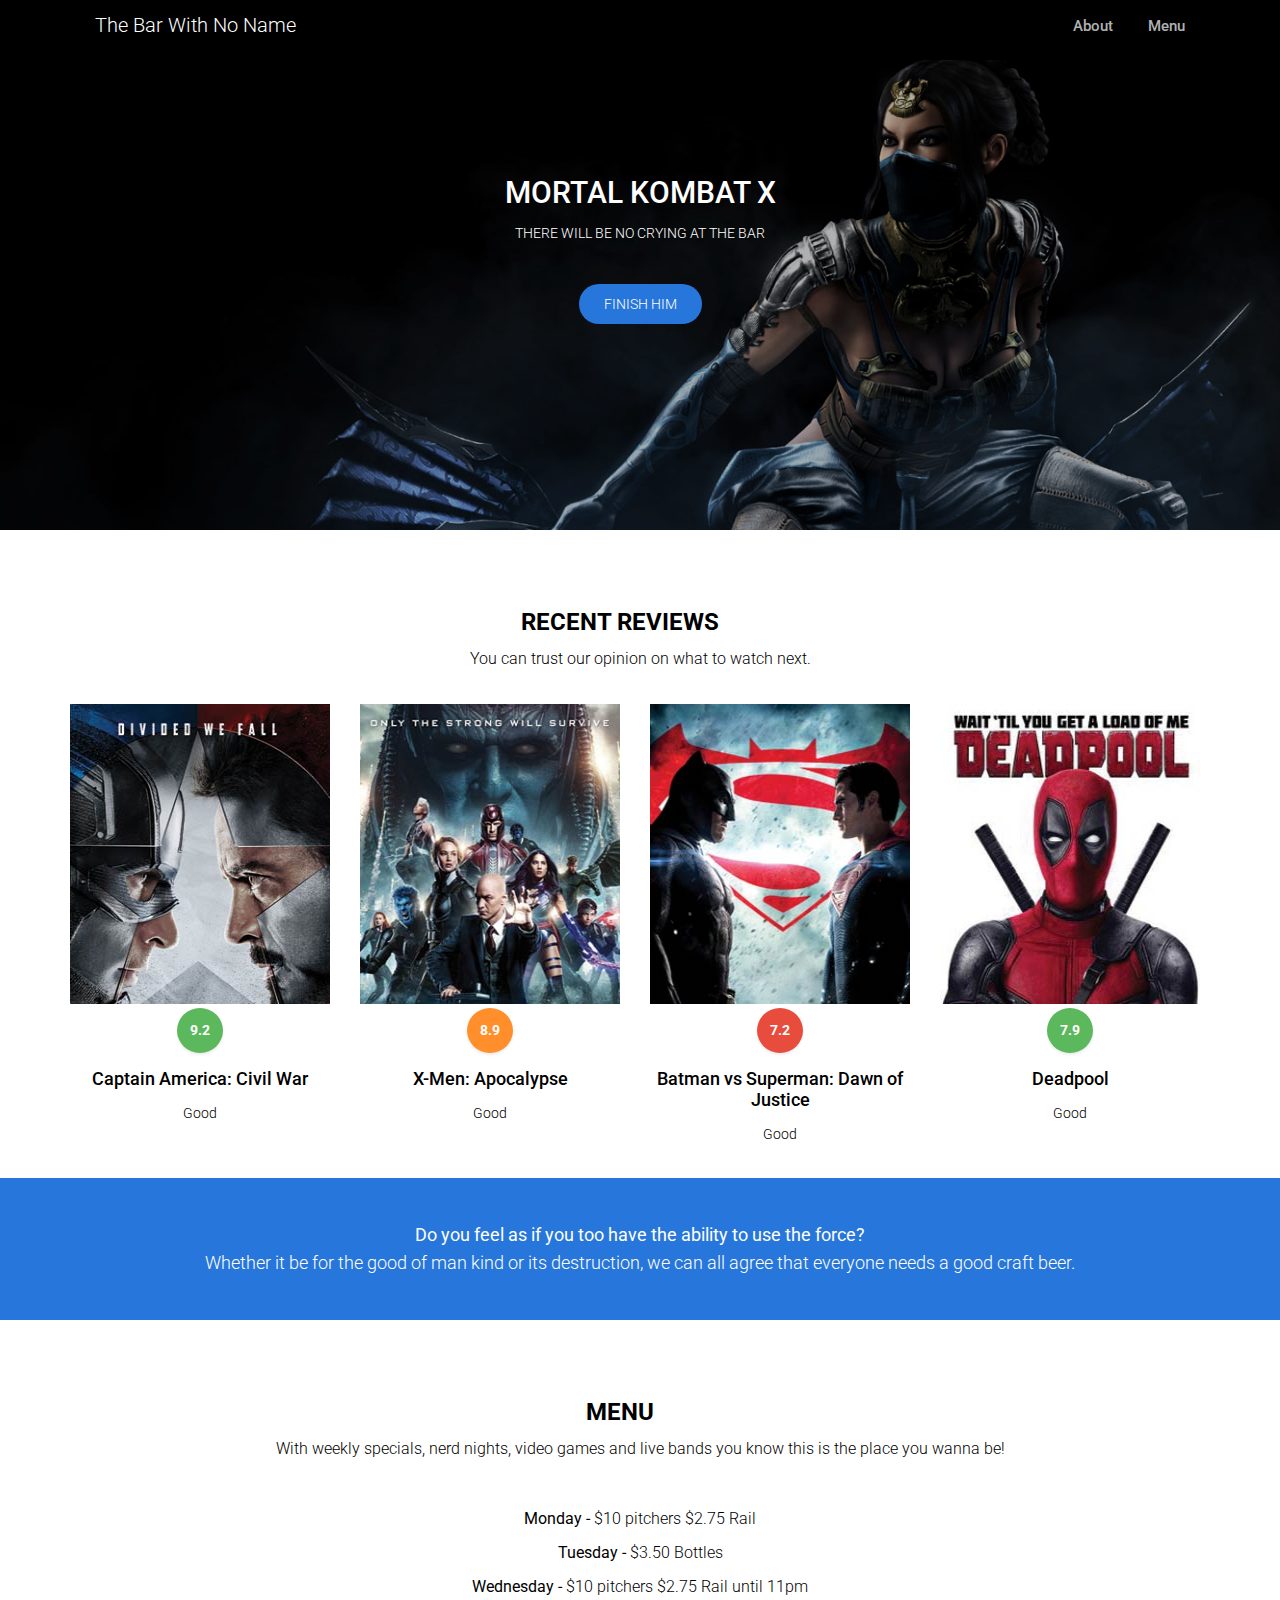
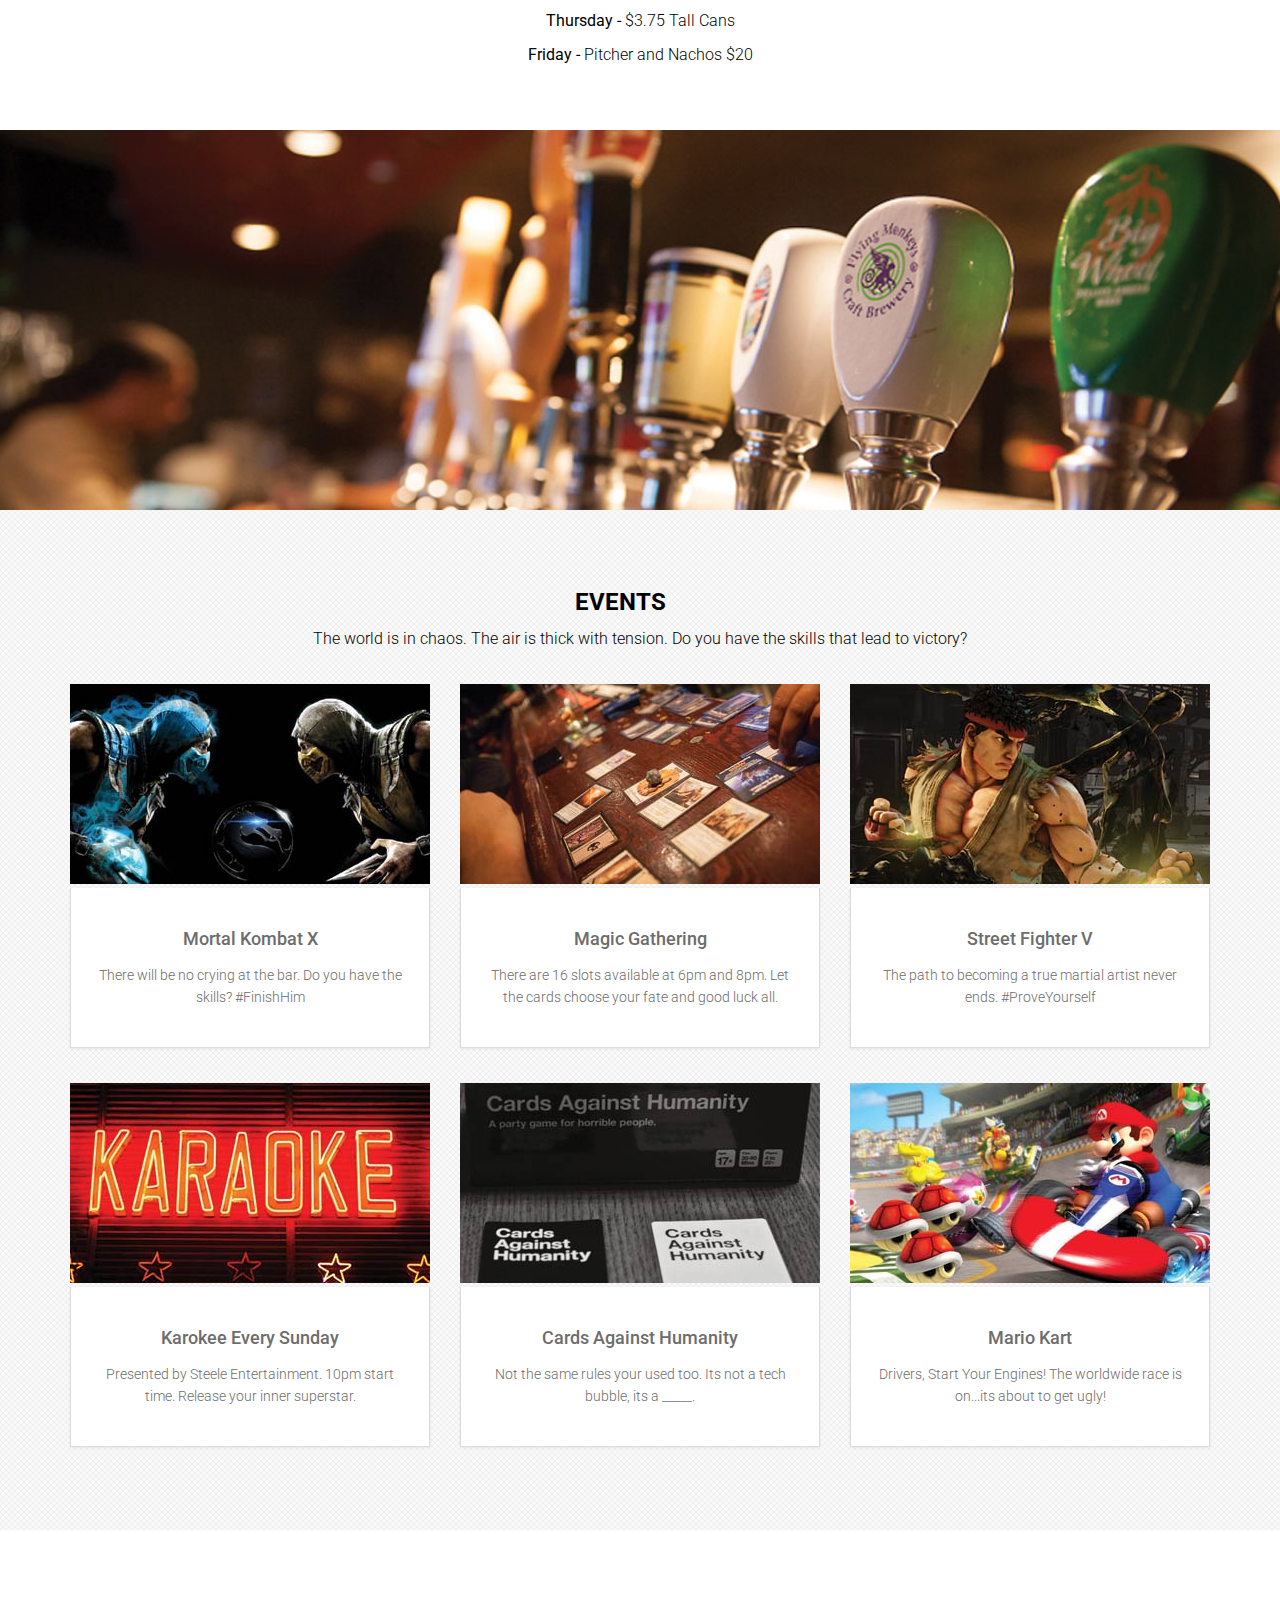
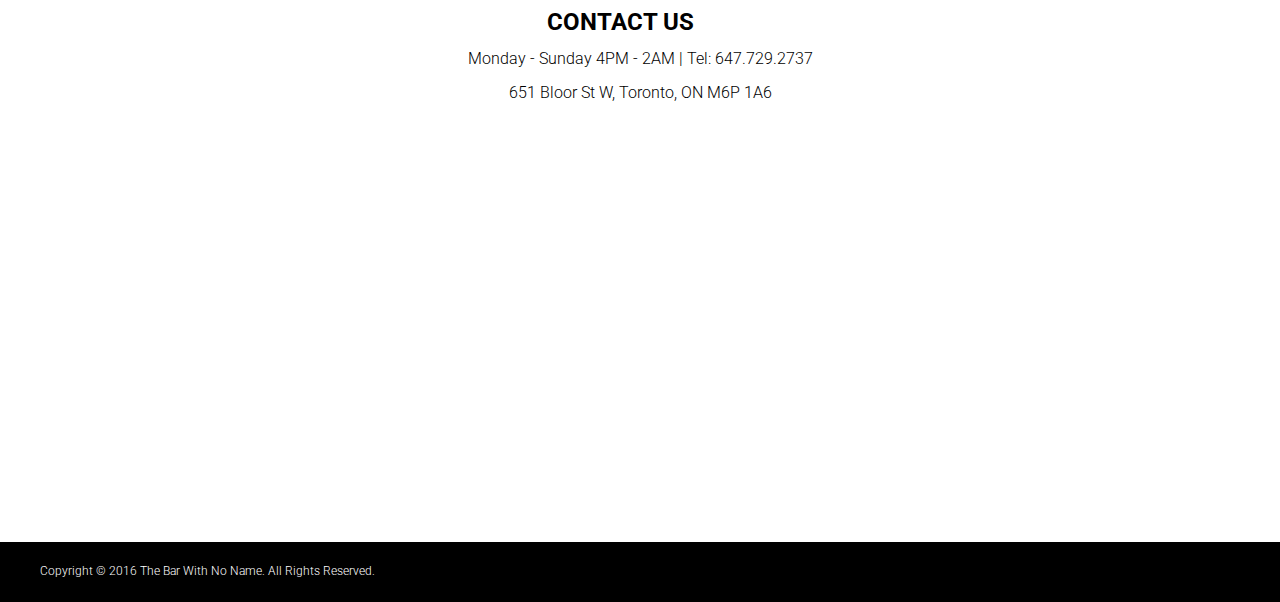
==== index.html @ 6f405d6c "initial commit" ====
<!DOCTYPE html>
<html>
<head>
  <meta charset="utf-8">
  <title>The Bar With No Name</title>
  <!-- Stylesheets -->
    <link href='https://necolas.github.io/normalize.css/4.1.1/normalize.css' rel='stylesheet' type='text/css'> <!-- normalize css -->
  <link type="text/css" href="style.css" rel="stylesheet"></link>
  <link href='https://fonts.googleapis.com/css?family=Roboto:400,300,500,700,900' rel='stylesheet' type='text/css'>
  <link href='https://fonts.googleapis.com/css?family=Bangers' rel='stylesheet' type='text/css'>
  <script src="https://ajax.googleapis.com/ajax/libs/jquery/1.12.2/jquery.min.js"></script><!-- Animate scroll -->
  <script>
$(document).ready(function(){
  // Add smooth scrolling to all links
  $("a").on('click', function(event) {

    // Make sure this.hash has a value before overriding default behavior
    if (this.hash !== "") {
      // Prevent default anchor click behavior
      event.preventDefault();

      // Store hash
      var hash = this.hash;

      // Using jQuery's animate() method to add smooth page scroll
      // The optional number (800) specifies the number of milliseconds it takes to scroll to the specified area
      $('html, body').animate({
        scrollTop: $(hash).offset().top
      }, 800, function(){

        // Add hash (#) to URL when done scrolling (default click behavior)
        window.location.hash = hash;
      });
    } // End if
  });
});
</script>
</head>

<body>
  <header>
  <nav>
  <div class="container">
    <div class="top-left">
      <h1><a href="index.html">The Bar With No Name</a></h1>
    </div>
    <div class="top-right">
      <ul>
        <li><a href="#">About</a></li>
        <li><a href="#">Menu</a></li>
      </ul>
    </div>
  </div>
</nav> <!-- end navbar -->
</header>

<section class="hero">
			<div class="hero-bg"></div>
			<div class="container">
				<div class="page-header">
					<div class="page-title">Mortal Kombat X</div>
          <p>There will be no crying at the bar</p>
            <a href="#events" class="btn btn-rounded">Finish Him</a>
				</div>
			</div>
		</section>

    <section>
      <div class="container">
    <div class="section">
    <h2 class="section-title">Recent Reviews</h2>
      <p>
        You can trust our opinion on what to watch next.
      </p>
    </div>
                <div class="review-wrapper">
                  <div class="item-sm">
                    <div class="review-list">
                  <div class="review-img-sm">
                    <img src="img/civilwar-review.jpg" alt="civial war">
                    <span class="label label-success">9.2</span>
                  </div>
                  <div class="caption">
                    <h4 class="item-title">Captain America: Civil War</h4>
                    <p>Good</p>
                  </div>
                </div>
              </div>
              <div class="item-sm">
                <div class="review-list">
              <div class="review-img-sm">
                <img src="img/xmen-review.jpg" alt="xmen">
                <span class="label label-warning">8.9</span>
              </div>
              <div class="caption">
                <h4 class="item-title">X-Men: Apocalypse</h4>
                <p>Good</p>
              </div>
            </div>
          </div>
          <div class="item-sm">
            <div class="review-list">
          <div class="review-img-sm">
            <img src="img/batman-review.jpg" alt="batman vs superman">
            <span class="label label-danger">7.2</span>
          </div>
          <div class="caption">
            <h4 class="item-title">Batman vs Superman: Dawn of Justice</h4>
            <p>Good</p>
          </div>
        </div>
      </div>
      <div class="item-sm">
        <div class="review-list">
      <div class="review-img-sm">
        <img src="img/deadpool-review.jpg" alt="deadpool">
        <span class="label label-success">7.9</span>
      </div>
      <div class="caption">
        <h4 class="item-title">Deadpool</h4>
        <p>Good</p>
      </div>
    </div>
    </div>
</div>
</div>
</section>
<div class="clearfix"></div>



<section class="color">
  <div class="container">
<p>
  <b>Do you feel as if you too have the ability to use the force?</b>
  <br />Whether it be for the good of man kind or its destruction, we can all agree that everyone needs a good craft beer.
</p>
</div>
</section>

<section>
  <div class="container">
<div class="section">
<h2 class="section-title">Menu</h2>
  <p>
    With weekly specials, nerd nights, video games and live bands you know this is the place you wanna be!
  </p>
</div>
<div class="menu-list">
      <p><b>Monday -</b> $10 pitchers $2.75 Rail</p>
      <p><b>Tuesday -</b> $3.50 Bottles</p>
      <p><b>Wednesday -</b> $10 pitchers $2.75 Rail until 11pm</p>
      <p><b>Thursday -</b> $3.75 Tall Cans</p>
      <p><b>Friday -</b> Pitcher and Nachos $20</p>
    </div>
</section>
<section class="about">
  <div class="container">
  </div>
</section>

<section class="pattern" id="events">
  <div class="container">
<div class="section">
<h2 class="section-title">Events</h2>
  <p>
    The world is in chaos. The air is thick with tension. Do you have the skills that lead to victory?
  </p>
</div>
						<div class="review-wrapper">
              <div class="item">
                <div class="review-list">
							<div class="review-img">
								<img src="img/mk-events.jpg" alt="mortal kombat">
							</div>
							<div class="caption">
								<h4 class="item-title">Mortal Kombat X</h4>
								<p>
                  There will be no crying at the bar. Do you have the skills? #FinishHim
                </p>
							</div>
						</div>
          </div>
          <div class="item">
            <div class="review-list">
          <div class="review-img">
            <img src="img/mg-events.jpg" alt="magic">
          </div>
          <div class="caption">
            <h4 class="item-title">Magic Gathering</h4>
            <p>
              There are 16 slots available at 6pm and 8pm. Let the cards choose your fate and good luck all.
            </p>
          </div>
        </div>
      </div>
      <div class="item">
        <div class="review-list">
      <div class="review-img">
        <img src="img/sf-events.jpg" alt="street fighter">
      </div>
      <div class="caption">
        <h4 class="item-title">Street Fighter V</h4>
        <p>The path to becoming a true martial artist never ends. #ProveYourself</p>
      </div>
    </div>
  </div>
  <div class="item">
    <div class="review-list">
  <div class="review-img">
    <img src="img/k-events.jpg" alt="karokee">
  </div>
  <div class="caption">
    <h4 class="item-title">Karokee Every Sunday</h4>
    <p>Presented by Steele Entertainment. 10pm start time. Release your inner superstar.</p>
  </div>
</div>
</div>
<div class="item">
  <div class="review-list">
<div class="review-img">
  <img src="img/coh-events.jpg" alt="cards of humanity">
</div>
<div class="caption">
  <h4 class="item-title">Cards Against Humanity</h4>
  <p>Not the same rules your used too. Its not a tech bubble, its a _____.</p>
</div>
</div>
</div>
<div class="item">
  <div class="review-list">
<div class="review-img">
  <img src="img/mariokart-events.jpg" alt="mario kart">
</div>
<div class="caption">
  <h4 class="item-title">Mario Kart</h4>
  <p>Drivers, Start Your Engines! The worldwide race is on...its about to get ugly! </p>
</div>
</div>
</div>
						</div>
          </div>
        </section>
        <div class="clearfix"></div>



<section>
    <div class="container">
  <div class="section">
  <h2 class="section-title">Contact Us</h2>
    <p>
      Monday - Sunday 4PM - 2AM | Tel: 647.729.2737
    </p>
    <p>651 Bloor St W, Toronto, ON M6P 1A6</p>
  </div>
  </div>
</section>
<iframe src="https://www.google.com/maps/embed?pb=!1m18!1m12!1m3!1d2886.660762111821!2d-79.45836368483391!3d43.65522587912116!2m3!1f0!2f0!3f0!3m2!1i1024!2i768!4f13.1!3m3!1m2!1s0x882b3430899bf465%3A0xd2fd4f2526a205e7!2s1651+Bloor+St+W%2C+Toronto%2C+ON+M6P+1A6!5e0!3m2!1sen!2sca!4v1464183318318" width="100%" height="350" frameborder="0" style="border:0" allowfullscreen></iframe>

<footer>
<p>Copyright © 2016 The Bar With No Name. All Rights Reserved.</p>
</footer>
</body>
</html>
---- style.css ----
/* GLOBAL STYLES */

html {
    scroll-behavior: smooth
}
body {
  font-family: 'Roboto', sans-serif;
  margin:0;
}
.clearfix {
  clear:both;
}

section {
  padding:20px 0 50px 0;
}
section.color {
  background: #2776dc;
  color: #fff;
  padding: 25px;
}
.section {
   text-align: center;
   padding: 20px 0;
}
.top-left {
  float:left;
}
.top-right {
  float:right;
  margin-right: 40px;
}


/* TYPOGRAPGHY */

p {
  font-size: 14px;
  font-weight:300;
  line-height: 18px;
}

h1 {
    color: #fff;
    font-size: 20px;
    padding-left: 40px;
    font-weight: 300;
}
h2 {
    color: #000;
    font-size: 30px;
    padding-right: 40px;
    margin:0;
    padding-top:40px;
}
h3 {
  text-transform:uppercase;
  border-bottom: solid 2px #0080ff;
  font-size:35px;
}

footer p {
  color:#fff;
  margin:0;
  font-weight:300;
  font-size:12px;
  padding: 20px 40px;
}

.section-title {
    font-size:24px;
    text-transform:uppercase;
    line-height:24px;
}
.section p {
    font-size: 16px;
    font-weight:300;
}

header {
  background:#000;
  width:100%;
  height:60px;
}

/* NAVIGATION STYLES */

nav {
  display:inline;
}
nav li {
    list-style: none;
    float: left;
    padding-left:35px;
}
nav ul li a {
    color: #B1B1B1;
    font-size: 15px;
    font-weight: 500;
    position: relative;
    list-style: none;
    text-decoration: none;
    display:inline;
}
nav ul li a.active, nav ul li a:hover, nav ul li a:focus, nav ul li a:active {
    color: #FFF;
}


/* BUTTONS */

.btn {
    border: none;
    border-radius: 4px;
    -webkit-border-radius: 4px;
    padding: 12px 25px;
    -webkit-transition: .25s;
    transition: .25s;
    color: #fff;
    text-transform: uppercase;
    background: #2776dc;
    font-size:14px;
    text-align: center;
    white-space: nowrap;
    font-weight:300;

}
.btn-rounded {
    border-radius: 30px;
    -webkit-border-radius: 30px;
}
a {
  text-decoration:none;
  color: #fff;
}

.hero .page-title .btn {
    padding: 17px 30px;
    text-transform: uppercase;
    margin-top: 50px;
}
a.btn:focus,
a.btn:active,
a.btn:hover
{
  background: #e74c3c;
}


.overlay {
    display: block;
    height: 100%;
    width: 100%;
    bottom: 0px;
    left: 0px;
    position: absolute;
    background: transparent linear-gradient(to bottom, transparent 0px, rgba(0, 0, 0, 0.75) 100%) repeat scroll 0% 0%;
    transition: background 0.25s linear 0s;
}
.post-title {
    display: block;
    width: 100%;
    margin-top: 40px;
}
section.about {
padding: 40px;
background-image: url(img/bwnn-contact.jpg);
background-repeat: no-repeat;
background-size:cover;
height:300px;
}
.about p {
  font-size:24px;
  color: #fff;
  margin-bottom:20px;
  line-height:1.6;
  font-weight:300;
  margin:0;
}
.container {
  width: 1170px;
  margin:auto;
}
footer {
  background: #000;
  height: 60px;
}
.col-third {
    width: 33.33%;
    float:left;
}
section.pattern {
  background-image: url(img/subtlenet2.png);
  background-repeat: repeat;
  background-color:rgba(39, 118, 220, 1);
  height:950px;
}
.item {
  width: 360px;
  float:left;
  padding-left: 15px;
  padding-right:15px;
}
.item-sm {
  width: 260px;
  float:left;
  padding-left: 15px;
  padding-right:15px;
}
.review-list {
  text-align: center;
  margin-bottom:35px;
}
.review-img {
    display: block;
}
.review-list .review-img img {
    width: 360px;
    height:200px;
    border-radius: 0;
    -webkit-border-radius: 0;
}
.review-list .review-img-sm img {
    width: 260px;
    height:300px;
    border-radius: 0;
    -webkit-border-radius: 0;
}

.review-list .label {
    left: 0;
    right: 0;
    margin: 0 auto;
    bottom: -20px;
    border-radius: 50%;
    width: 46px;
    height: 45px;
    line-height: 45px;
    padding: 0;
    text-align: center;
    box-shadow: 0 2px 3px 0 rgba(0,0,0,0.08);
    -webkit-box-shadow: 0 2px 3px 0 rgba(0,0,0,0.08);
    font-size: 14px;
    font-weight: bold;
}

.label {
    display: inline-block;
    padding: 7px;
    font-weight: 500;
    border-radius: 3px;
    text-shadow: none;
    border: 0;
    color:#fff;
    white-space: nowrap;
    vertical-align:baseline;
}
.label-success {
    background-color: #5cb85c;
}
.label-warning {
    background-color: #ff8e2b;
}
.label-danger {
    background-color: #e74c3c;
}
.item .caption {
    padding: 25px 20px;
    background: #FFF;
    border-width: 0 1px 1px 1px;
    border-style: solid;
    border-color: #dcdcdc;
    -webkit-box-shadow: 0 1px 3px 0 rgba(0,0,0,0.07);
    box-shadow: 0 1px 3px 0 rgba(0,0,0,0.07);
    -webkit-transition: .25s;
    transition: .25s;
    color: #6d6d6d;
    border-radius: 0;
    -webkit-border-radius: 0;
}
.item-title {
    margin-top: 15px;
    margin-bottom: 15px;
    font-size: 18px;
    font-weight: 500;
}
.item .caption p {
    font-size: 14px;
    font-weight:300;
    line-height:22px;
}
.hero {
      background-image: url(img/mk-hero-cassie.jpg);
}
.hero-bottom {
      background-image: url(img/bwnn-contact.jpg);
}
section.hero {
    height: 350px;
    position: relative;
    background-repeat: no-repeat;
    background-position: top center;
    background-size: cover;
    padding: 60px 0;
}
.page-header {
    border: 0;
    text-align: left;
    margin: 0 0 25px 0;
    font-size: 18px;
    font-weight: 700;
    text-transform: uppercase;
    color: rgba(0,0,0,0.7);
}
section .page-title {
    color: #fff;
    font-size: 30px;
    text-transform: uppercase;
    font-weight: 500;
    margin-top: 0;
}
section.hero .hero-bg {
    height: 100%;
    width: 100%;
    background: rgba(0,0,0,0.3);
    position: absolute;
    top: 0;
    z-index: 2;
}

section.hero>.container .page-header {
    vertical-align: middle;
    text-align: center;
    border: 0;
    margin-top: 9%;
}
section.hero p {
    color:#fff;
    margin-bottom:50px;
}
.color p {
 font-size:18px;
 text-align: center;
 line-height:28px;
}
.menu-list p {
  text-align: center;
  font-size:16px;
}

section.hero>.container {
    text-align: center;
    position: absolute;
    z-index: 3;
    top: 0;
    bottom: 0;
    height: 100%;
    width: 100%;
    left: 0;
    right: 0;
    margin: auto;
}
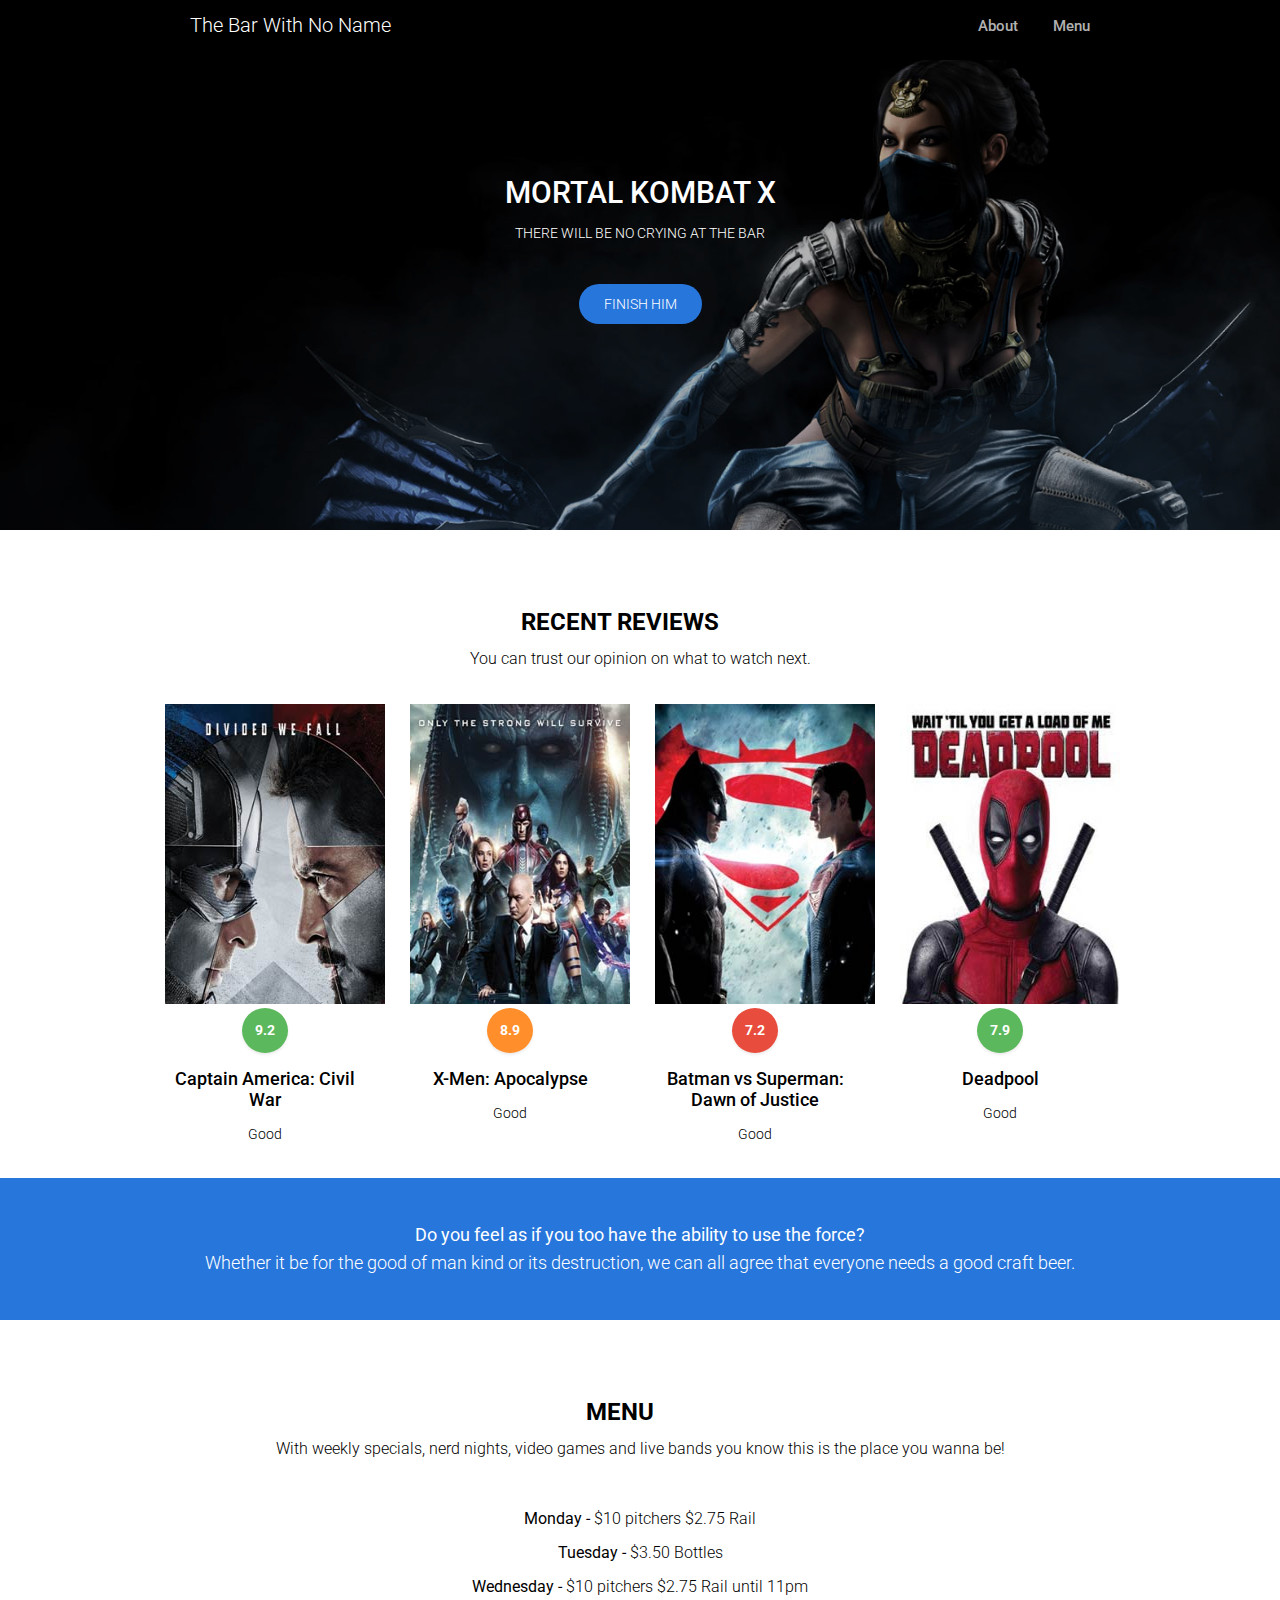
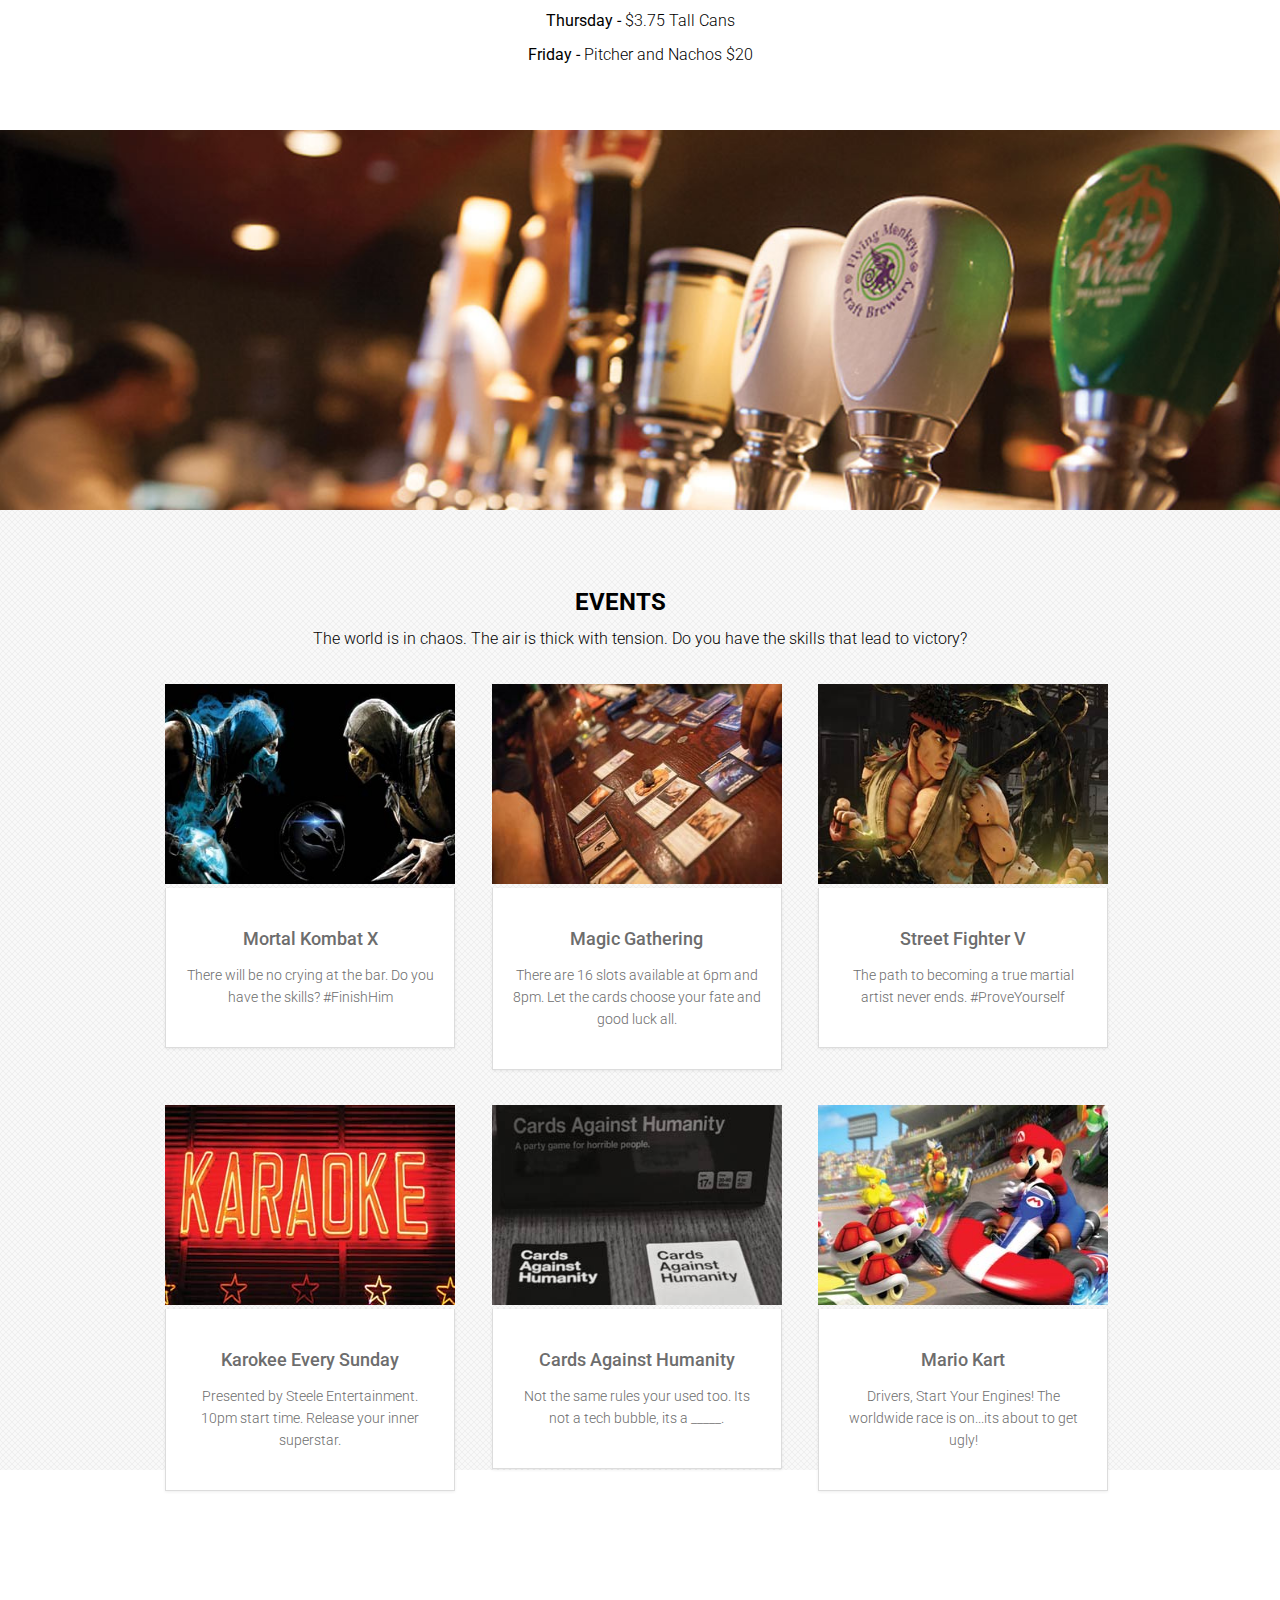
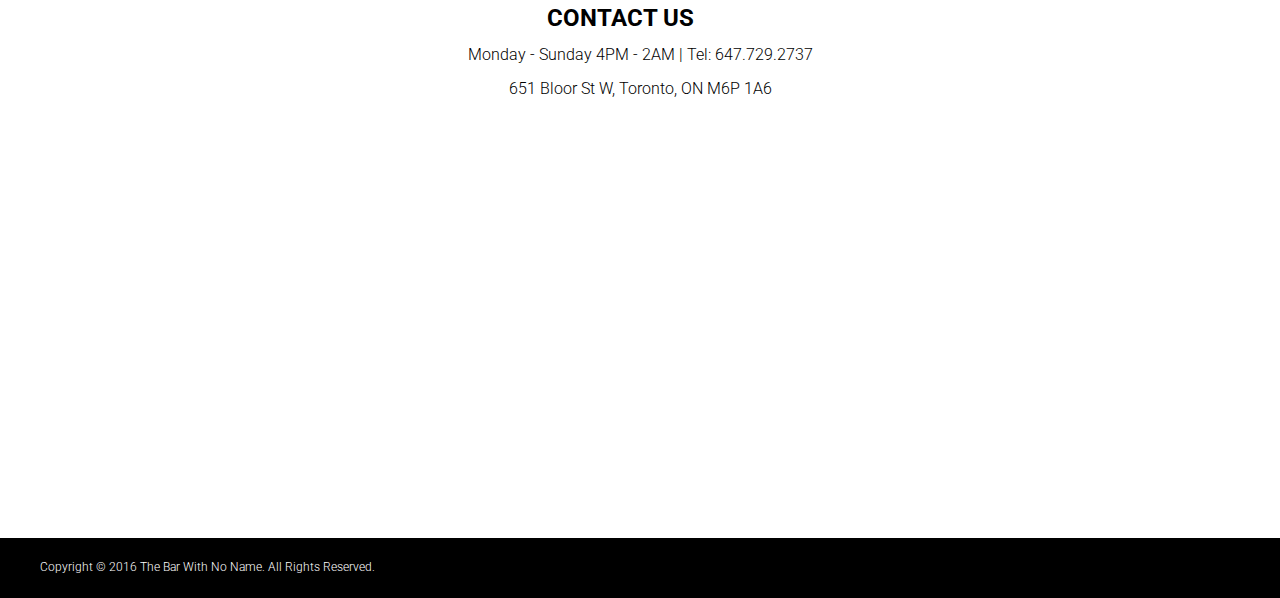
==== commit 370cf2ae: "adding columns" ====
--- a/index.html
+++ b/index.html
@@ -2,6 +2,7 @@
 <html>
 <head>
   <meta charset="utf-8">
+  <meta name="viewport" content="width=device-width, initial-scale=1">
   <title>The Bar With No Name</title>
   <!-- Stylesheets -->
     <link href='https://necolas.github.io/normalize.css/4.1.1/normalize.css' rel='stylesheet' type='text/css'> <!-- normalize css -->
@@ -73,7 +74,10 @@
         You can trust our opinion on what to watch next.
       </p>
     </div>
+                
                 <div class="review-wrapper">
+
+                  <div class="col-sm">
                   <div class="item-sm">
                     <div class="review-list">
                   <div class="review-img-sm">
@@ -86,6 +90,9 @@
                   </div>
                 </div>
               </div>
+              </div>
+
+              <div class="col-sm">
               <div class="item-sm">
                 <div class="review-list">
               <div class="review-img-sm">
@@ -98,6 +105,9 @@
               </div>
             </div>
           </div>
+          </div>
+
+          <div class="col-sm">
           <div class="item-sm">
             <div class="review-list">
           <div class="review-img-sm">
@@ -110,6 +120,9 @@
           </div>
         </div>
       </div>
+      </div>
+
+  <div class="col-sm">
       <div class="item-sm">
         <div class="review-list">
       <div class="review-img-sm">
@@ -120,6 +133,7 @@
         <h4 class="item-title">Deadpool</h4>
         <p>Good</p>
       </div>
+    </div>
     </div>
     </div>
 </div>
@@ -168,6 +182,7 @@
   </p>
 </div>
 						<div class="review-wrapper">
+              <div class="col-md"> 
               <div class="item">
                 <div class="review-list">
 							<div class="review-img">
@@ -181,6 +196,9 @@
 							</div>
 						</div>
           </div>
+          </div>
+
+          <div class="col-md"> 
           <div class="item">
             <div class="review-list">
           <div class="review-img">
@@ -194,6 +212,9 @@
           </div>
         </div>
       </div>
+      </div>
+
+       <div class="col-md"> 
       <div class="item">
         <div class="review-list">
       <div class="review-img">
@@ -205,6 +226,10 @@
       </div>
     </div>
   </div>
+  </div>
+  <div class="clearfix"></div>
+
+   <div class="col-md"> 
   <div class="item">
     <div class="review-list">
   <div class="review-img">
@@ -216,6 +241,9 @@
   </div>
 </div>
 </div>
+</div>
+
+ <div class="col-md"> 
 <div class="item">
   <div class="review-list">
 <div class="review-img">
@@ -227,6 +255,9 @@
 </div>
 </div>
 </div>
+</div>
+
+ <div class="col-md"> 
 <div class="item">
   <div class="review-list">
 <div class="review-img">
@@ -235,6 +266,7 @@
 <div class="caption">
   <h4 class="item-title">Mario Kart</h4>
   <p>Drivers, Start Your Engines! The worldwide race is on...its about to get ugly! </p>
+</div>
 </div>
 </div>
 </div>
--- a/style.css
+++ b/style.css
@@ -29,6 +29,18 @@
 .top-right {
   float:right;
   margin-right: 40px;
+}
+
+/* COLUMNS */
+
+.col-md {
+     width: 33.33333333%;
+}
+.col-sm {
+    width: 25%;
+}
+.container {
+    width:100%;
 }
 
 
@@ -49,9 +61,7 @@
 h2 {
     color: #000;
     font-size: 30px;
-    padding-right: 40px;
     margin:0;
-    padding-top:40px;
 }
 h3 {
   text-transform:uppercase;
@@ -75,6 +85,7 @@
 .section p {
     font-size: 16px;
     font-weight:300;
+    padding: 0 20px;
 }
 
 header {
@@ -167,7 +178,7 @@
 background-image: url(img/bwnn-contact.jpg);
 background-repeat: no-repeat;
 background-size:cover;
-height:300px;
+height:100px;
 }
 .about p {
   font-size:24px;
@@ -176,10 +187,6 @@
   line-height:1.6;
   font-weight:300;
   margin:0;
-}
-.container {
-  width: 1170px;
-  margin:auto;
 }
 footer {
   background: #000;
@@ -360,3 +367,80 @@
     right: 0;
     margin: auto;
 }
+@media screen and (min-width: 720px) {
+    .container {
+    width: 690px;
+    margin:auto;
+    }
+    .col-md {
+     width: 33.33333333%;
+     float:left;
+    }
+    .col-sm {
+    width: 25%;
+    float:left;
+    }
+    .review-list .review-img img {
+    width: 205px;
+    height: 150px;
+    border-radius: 0;
+    -webkit-border-radius: 0;
+    }
+    .item {
+    width: 205px;
+    float: left;
+    padding-left: 15px;
+    padding-right: 15px;
+    }
+    section.pattern {
+    background-image: url(img/subtlenet2.png);
+    background-repeat: repeat;
+    background-color: rgba(39, 118, 220, 1);
+    height: 890px;
+    }
+}
+@media screen and (min-width: 1024px) {
+    h2 {
+    color: #000;
+    font-size: 30px;
+    padding-right: 40px;
+    margin:0;
+    padding-top:40px;
+    }
+    .container {
+    width: 980px;
+    margin:auto;
+    }
+    .section p {
+    font-size: 16px;
+    font-weight:300;
+    }
+    section.about {
+    padding: 40px;
+    background-image: url(img/bwnn-contact.jpg);
+    background-repeat: no-repeat;
+    background-size: cover;
+    height: 300px;
+    }
+    .review-list .review-img img {
+    width: 290px;
+    height:200px;
+    border-radius: 0;
+    -webkit-border-radius: 0;
+    }
+    .item {
+    width: 290px;
+    }
+    .review-list .review-img-sm img {
+    width: 220px;
+    height: 300px;
+    border-radius: 0;
+    -webkit-border-radius: 0;
+    }
+    .item-sm {
+    width: 200px;
+    padding-left: 15px;
+    padding-right: 15px;
+    }
+}
+
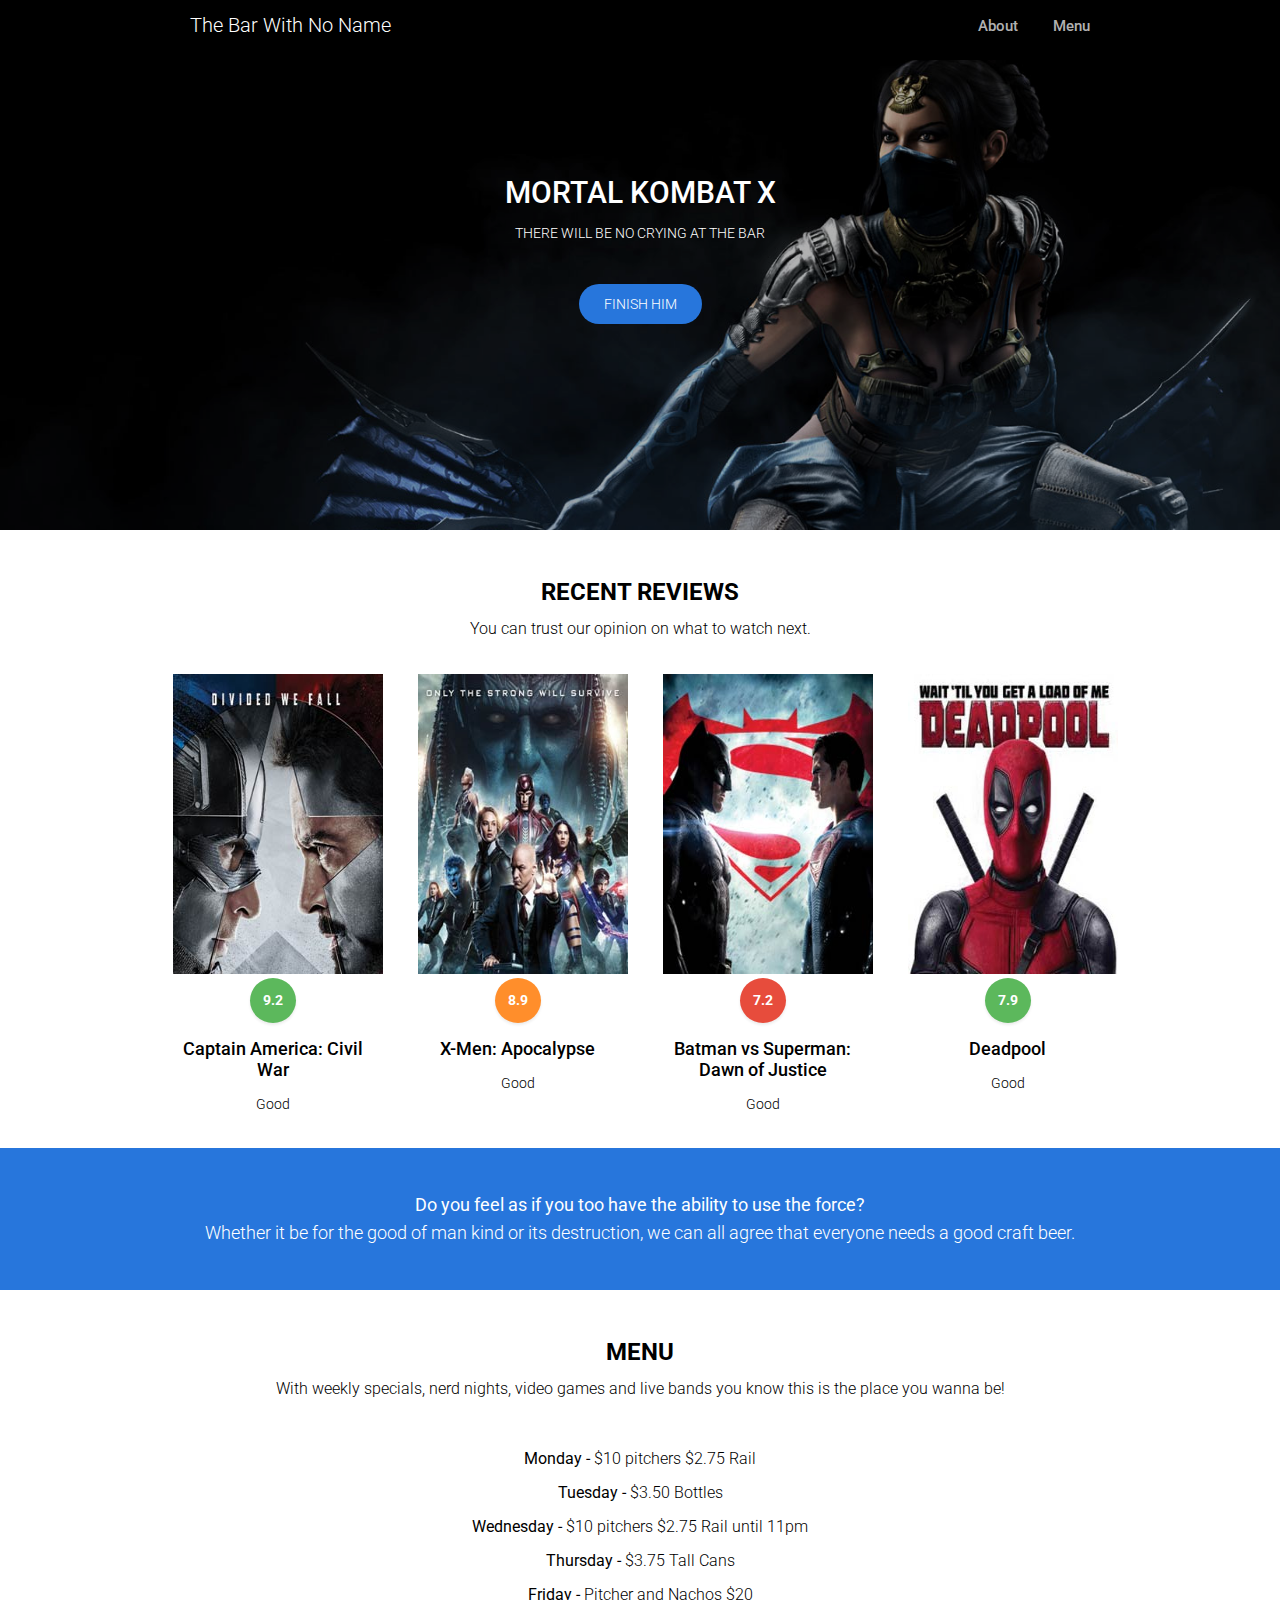
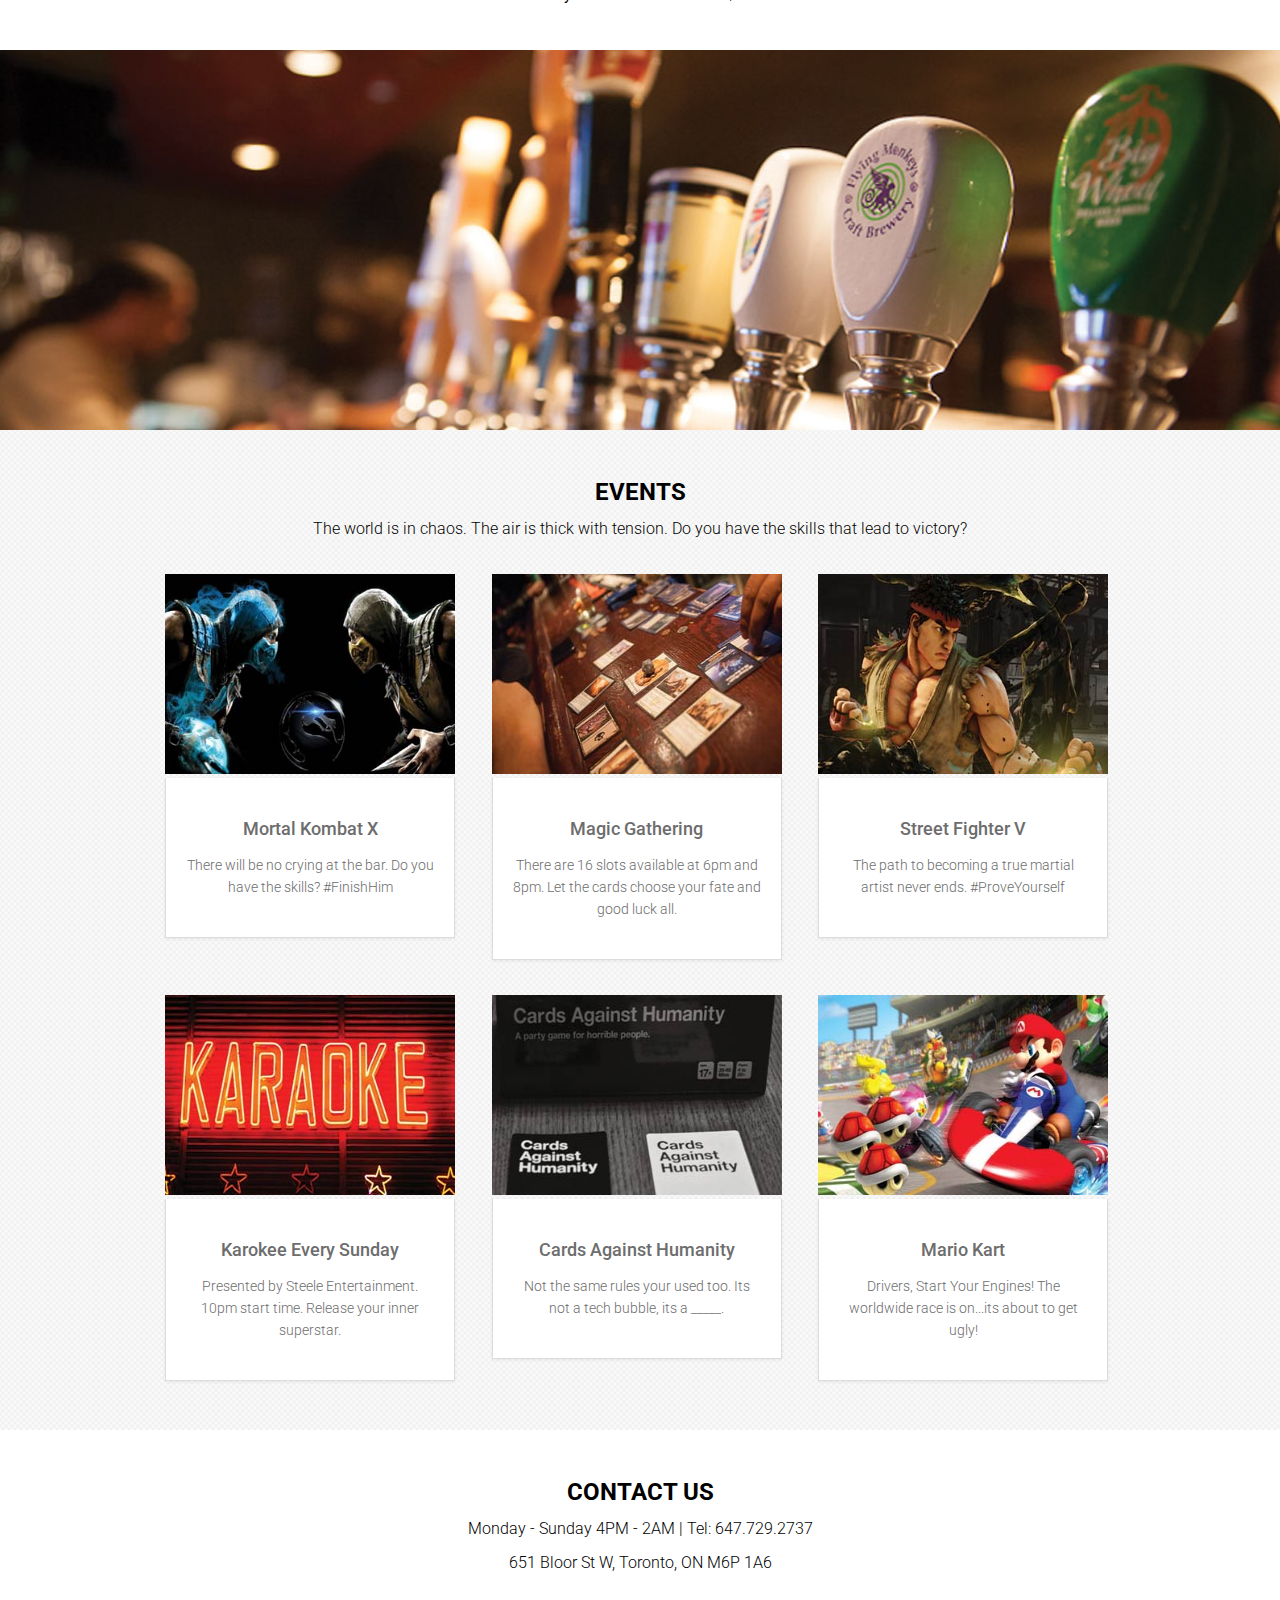
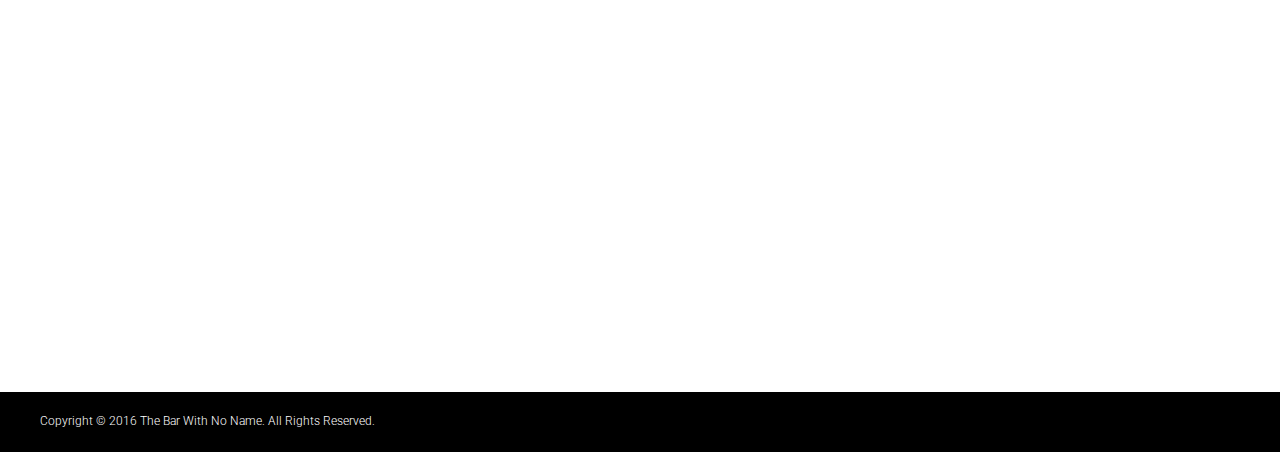
==== commit 99fc66c1: "responsive styling" ====
--- a/index.html
+++ b/index.html
@@ -81,7 +81,7 @@
                   <div class="item-sm">
                     <div class="review-list">
                   <div class="review-img-sm">
-                    <img src="img/civilwar-review.jpg" alt="civial war">
+                    <img src="img/civilwar-review.jpg" alt="Captain America Movie Poster">
                     <span class="label label-success">9.2</span>
                   </div>
                   <div class="caption">
@@ -96,7 +96,7 @@
               <div class="item-sm">
                 <div class="review-list">
               <div class="review-img-sm">
-                <img src="img/xmen-review.jpg" alt="xmen">
+                <img src="img/xmen-review.jpg" alt="Xmen Movie Poster">
                 <span class="label label-warning">8.9</span>
               </div>
               <div class="caption">
@@ -111,7 +111,7 @@
           <div class="item-sm">
             <div class="review-list">
           <div class="review-img-sm">
-            <img src="img/batman-review.jpg" alt="batman vs superman">
+            <img src="img/batman-review.jpg" alt="Batman vs Superman Movie Poster">
             <span class="label label-danger">7.2</span>
           </div>
           <div class="caption">
@@ -126,7 +126,7 @@
       <div class="item-sm">
         <div class="review-list">
       <div class="review-img-sm">
-        <img src="img/deadpool-review.jpg" alt="deadpool">
+        <img src="img/deadpool-review.jpg" alt="Deadpool Movie Poster">
         <span class="label label-success">7.9</span>
       </div>
       <div class="caption">
--- a/style.css
+++ b/style.css
@@ -367,6 +367,46 @@
     right: 0;
     margin: auto;
 }
+@media screen and (min-width: 480px) {
+    section.pattern {
+    background-image: url(img/subtlenet2.png);
+    background-repeat: repeat;
+    background-color: rgba(39, 118, 220, 1);
+    height: auto;
+    }
+    section.hero {
+    height: 350px;
+    position: relative;
+    background-repeat: no-repeat;
+    background-position: 60% 20%;
+    background-size: cover;
+    padding: 60px 0;
+    }
+    section {
+    padding: 30px 0 30px 0;
+    }
+    .item-sm {
+    width: 260px;
+    float:none;
+    margin-left: auto;
+    margin-right: auto;
+    }
+    .col-sm {
+    width: 100%;
+    }
+    .item {
+    width: 360px;
+    float: none;
+    text-align: center;
+    margin-left: auto;
+    margin-right: auto;
+    position: relative;
+    }
+    .col-md {
+    width: 100%;
+    }
+ 
+}
 @media screen and (min-width: 720px) {
     .container {
     width: 690px;
@@ -396,16 +436,16 @@
     background-image: url(img/subtlenet2.png);
     background-repeat: repeat;
     background-color: rgba(39, 118, 220, 1);
-    height: 890px;
+    height: 940px;
     }
 }
 @media screen and (min-width: 1024px) {
     h2 {
     color: #000;
     font-size: 30px;
-    padding-right: 40px;
+    padding-right: 0;
     margin:0;
-    padding-top:40px;
+    padding-top:0;
     }
     .container {
     width: 980px;
@@ -432,15 +472,13 @@
     width: 290px;
     }
     .review-list .review-img-sm img {
-    width: 220px;
+    width: 210px;
     height: 300px;
     border-radius: 0;
     -webkit-border-radius: 0;
     }
     .item-sm {
     width: 200px;
-    padding-left: 15px;
-    padding-right: 15px;
-    }
-}
-
+    }
+}
+
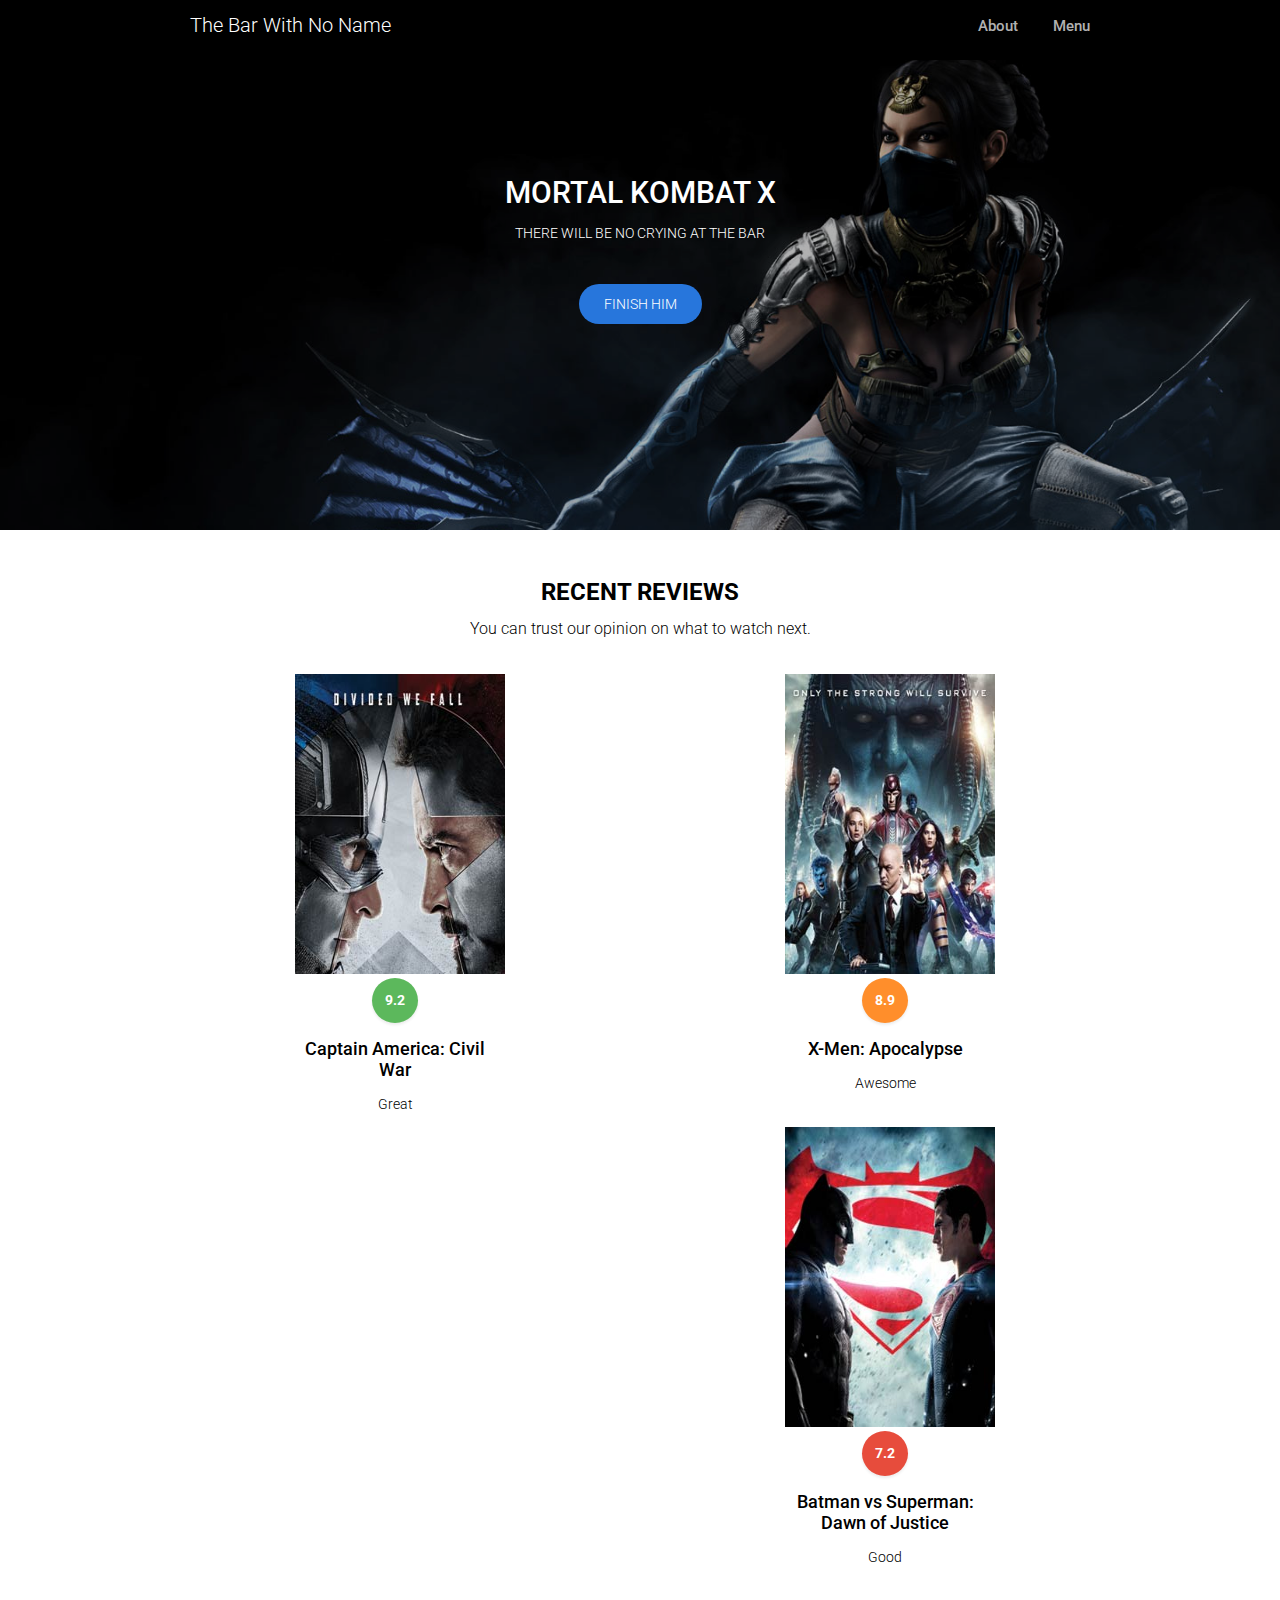
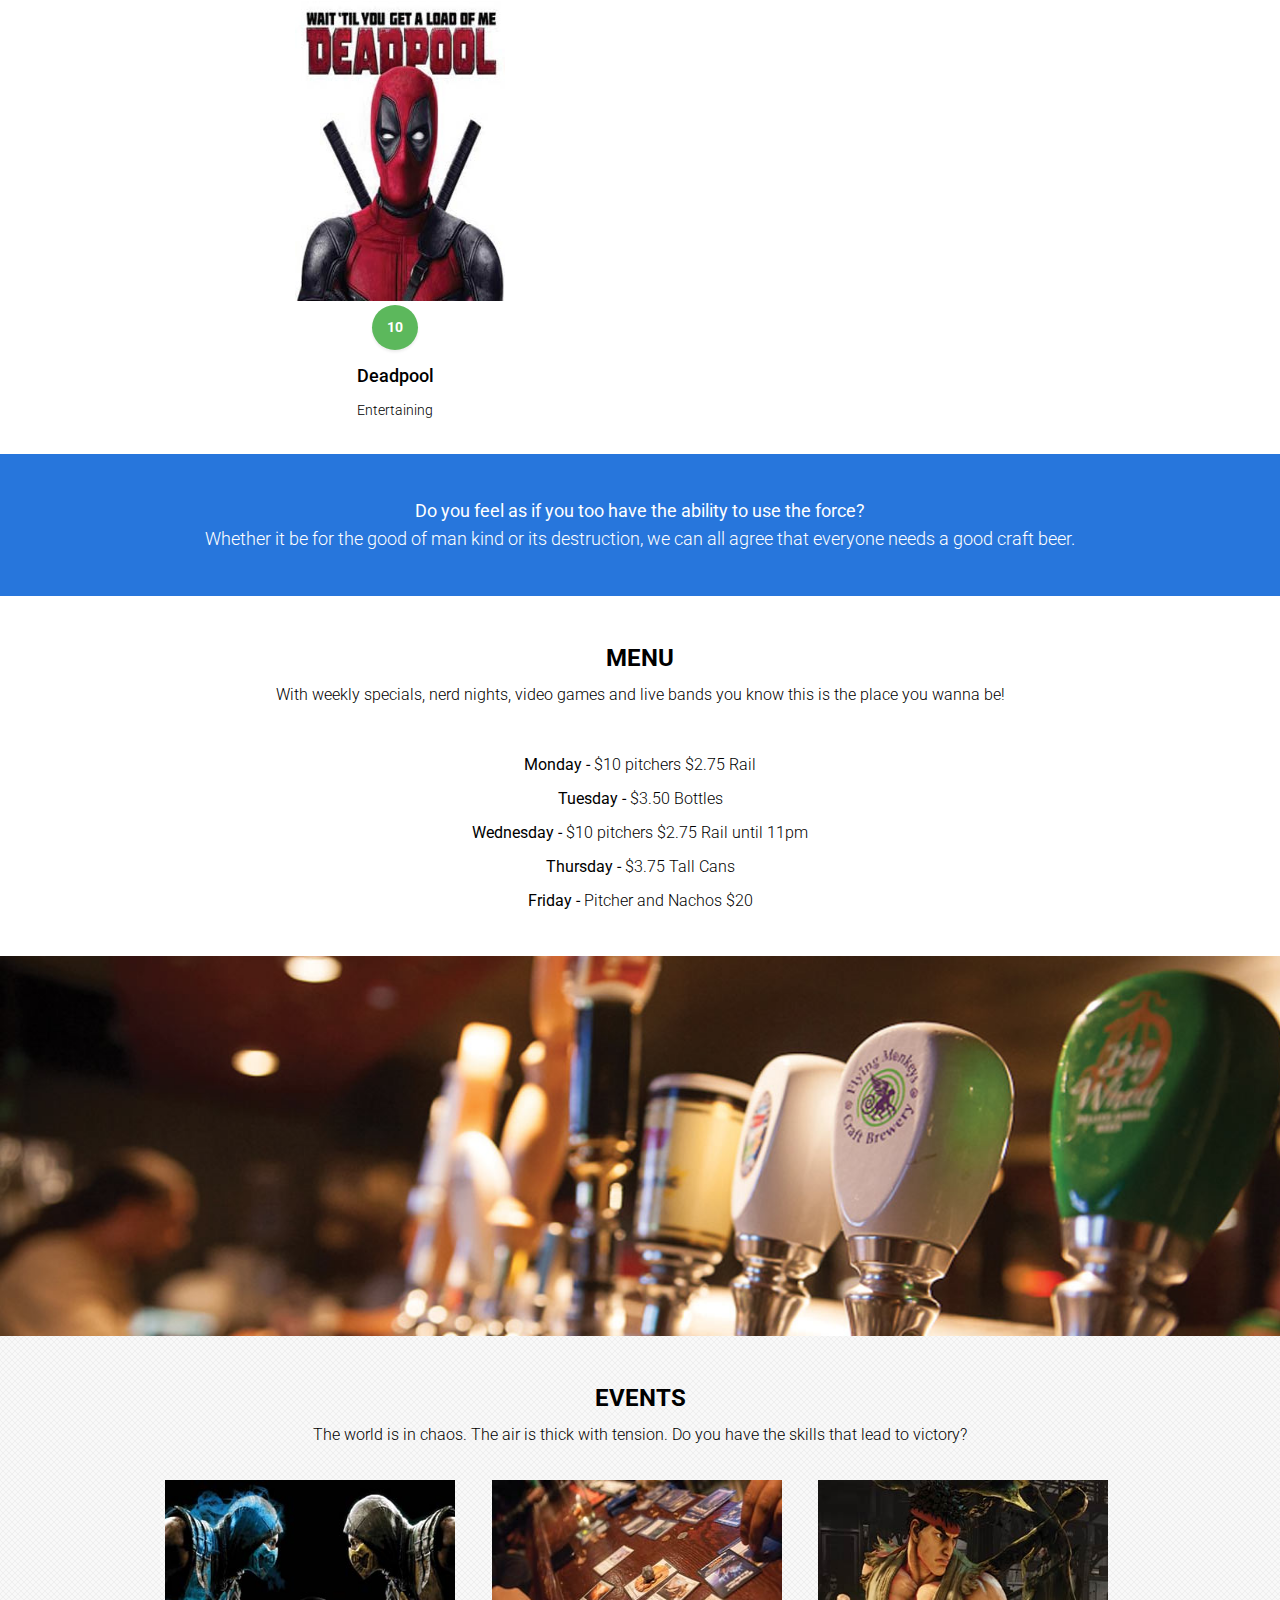
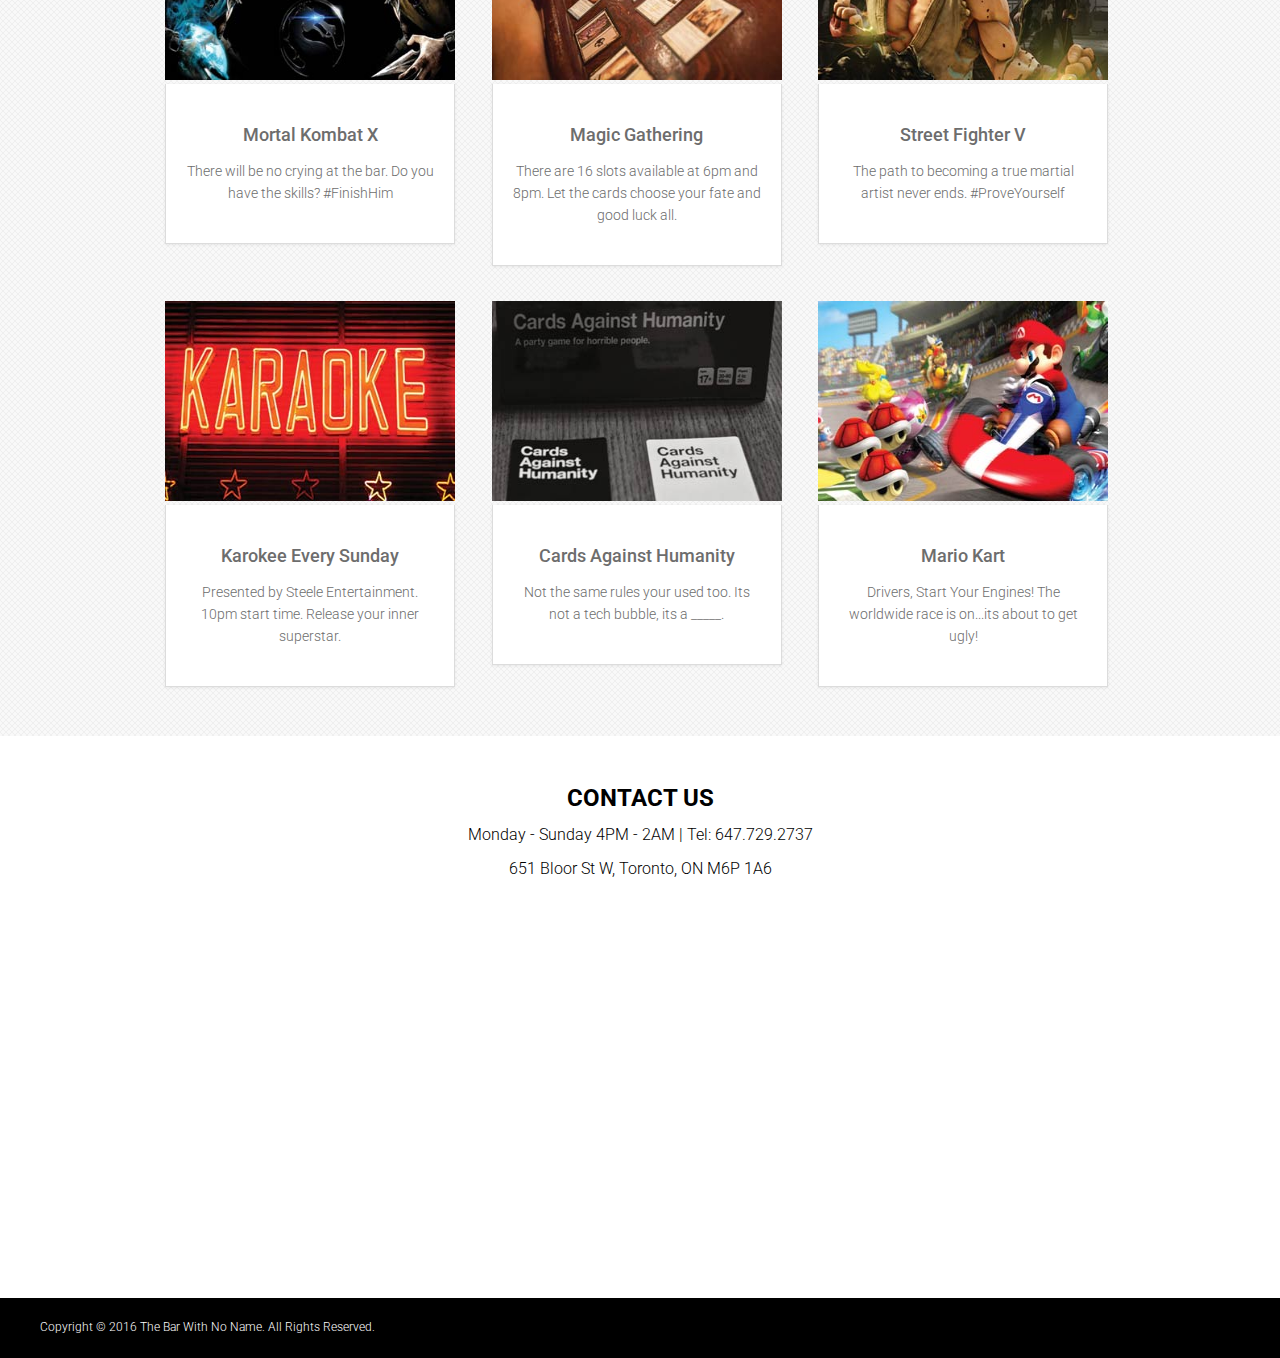
==== commit 4145eaaf: "tablet fixes -2up" ====
--- a/index.html
+++ b/index.html
@@ -86,7 +86,7 @@
                   </div>
                   <div class="caption">
                     <h4 class="item-title">Captain America: Civil War</h4>
-                    <p>Good</p>
+                    <p>Great</p>
                   </div>
                 </div>
               </div>
@@ -101,7 +101,7 @@
               </div>
               <div class="caption">
                 <h4 class="item-title">X-Men: Apocalypse</h4>
-                <p>Good</p>
+                <p>Awesome</p>
               </div>
             </div>
           </div>
@@ -127,11 +127,11 @@
         <div class="review-list">
       <div class="review-img-sm">
         <img src="img/deadpool-review.jpg" alt="Deadpool Movie Poster">
-        <span class="label label-success">7.9</span>
+        <span class="label label-success">10</span>
       </div>
       <div class="caption">
         <h4 class="item-title">Deadpool</h4>
-        <p>Good</p>
+        <p>Entertaining</p>
       </div>
     </div>
     </div>
--- a/style.css
+++ b/style.css
@@ -417,7 +417,7 @@
      float:left;
     }
     .col-sm {
-    width: 25%;
+    width: 50%;
     float:left;
     }
     .review-list .review-img img {
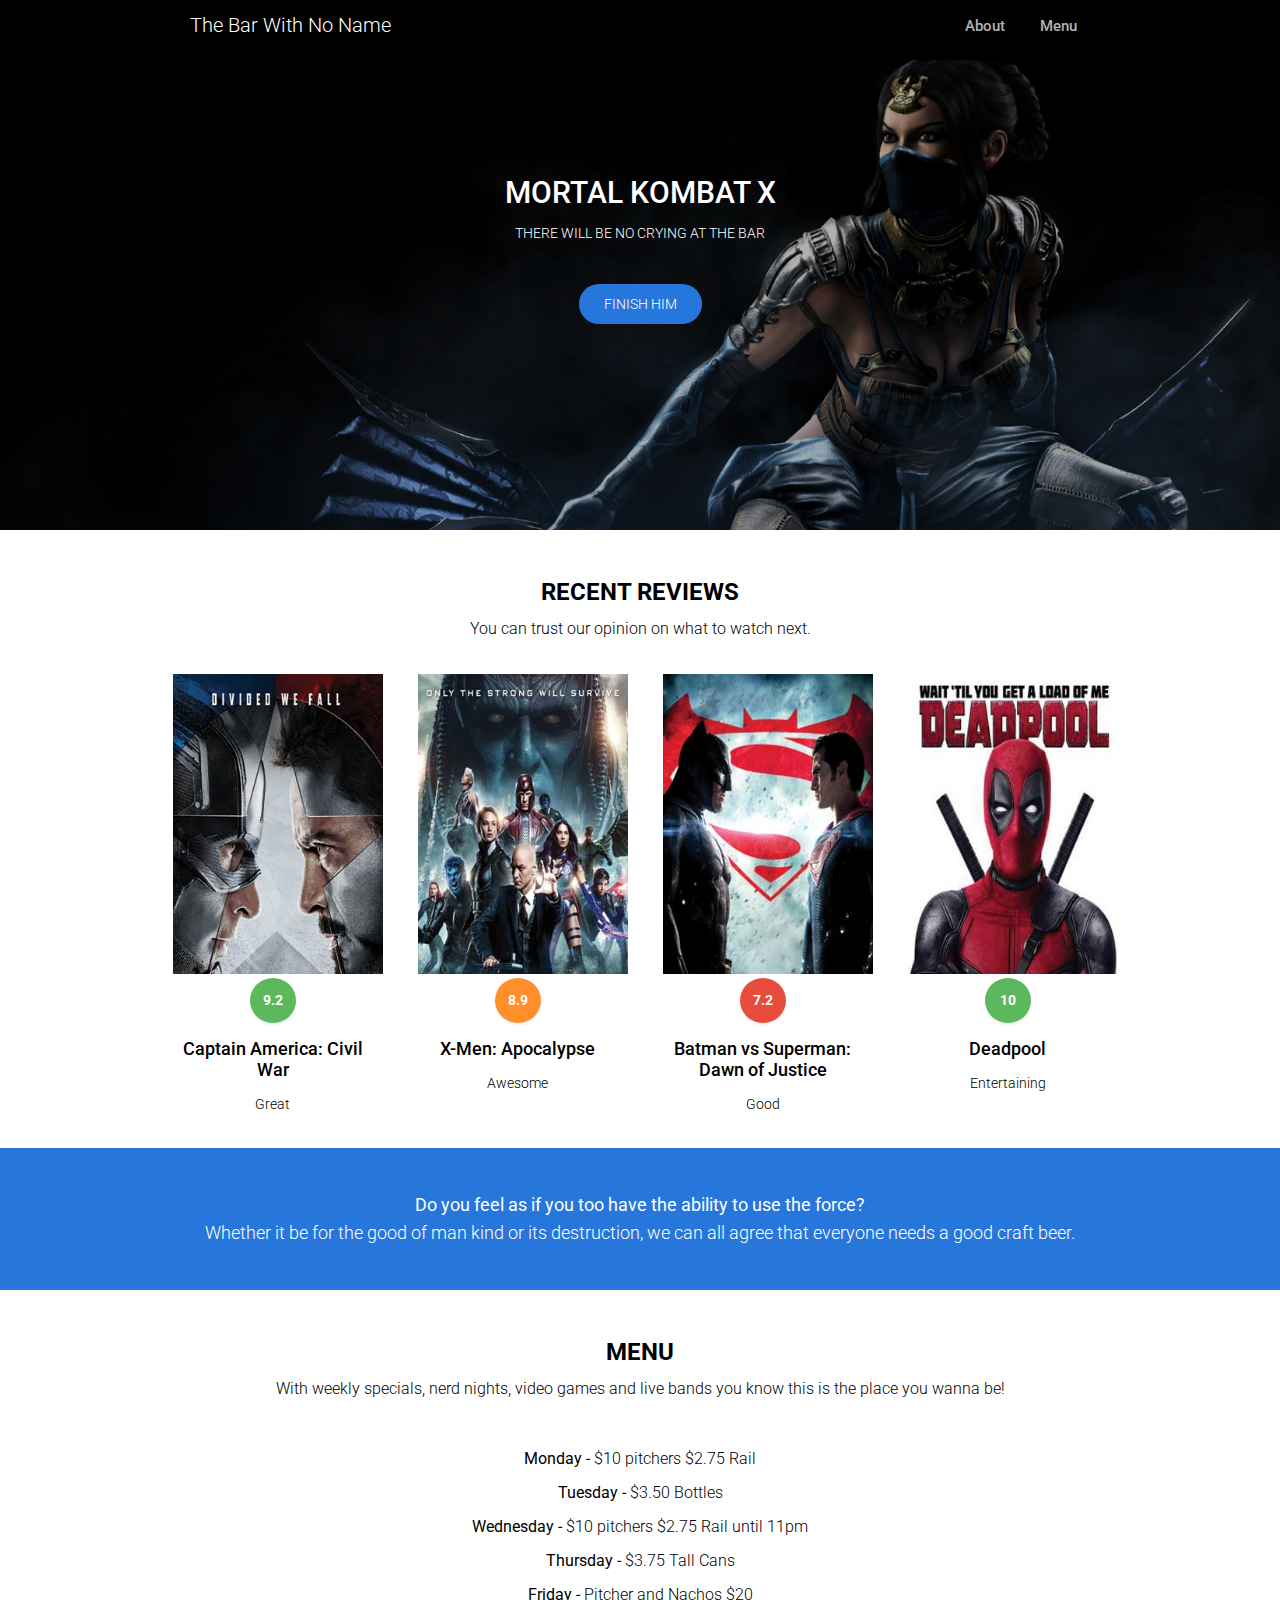
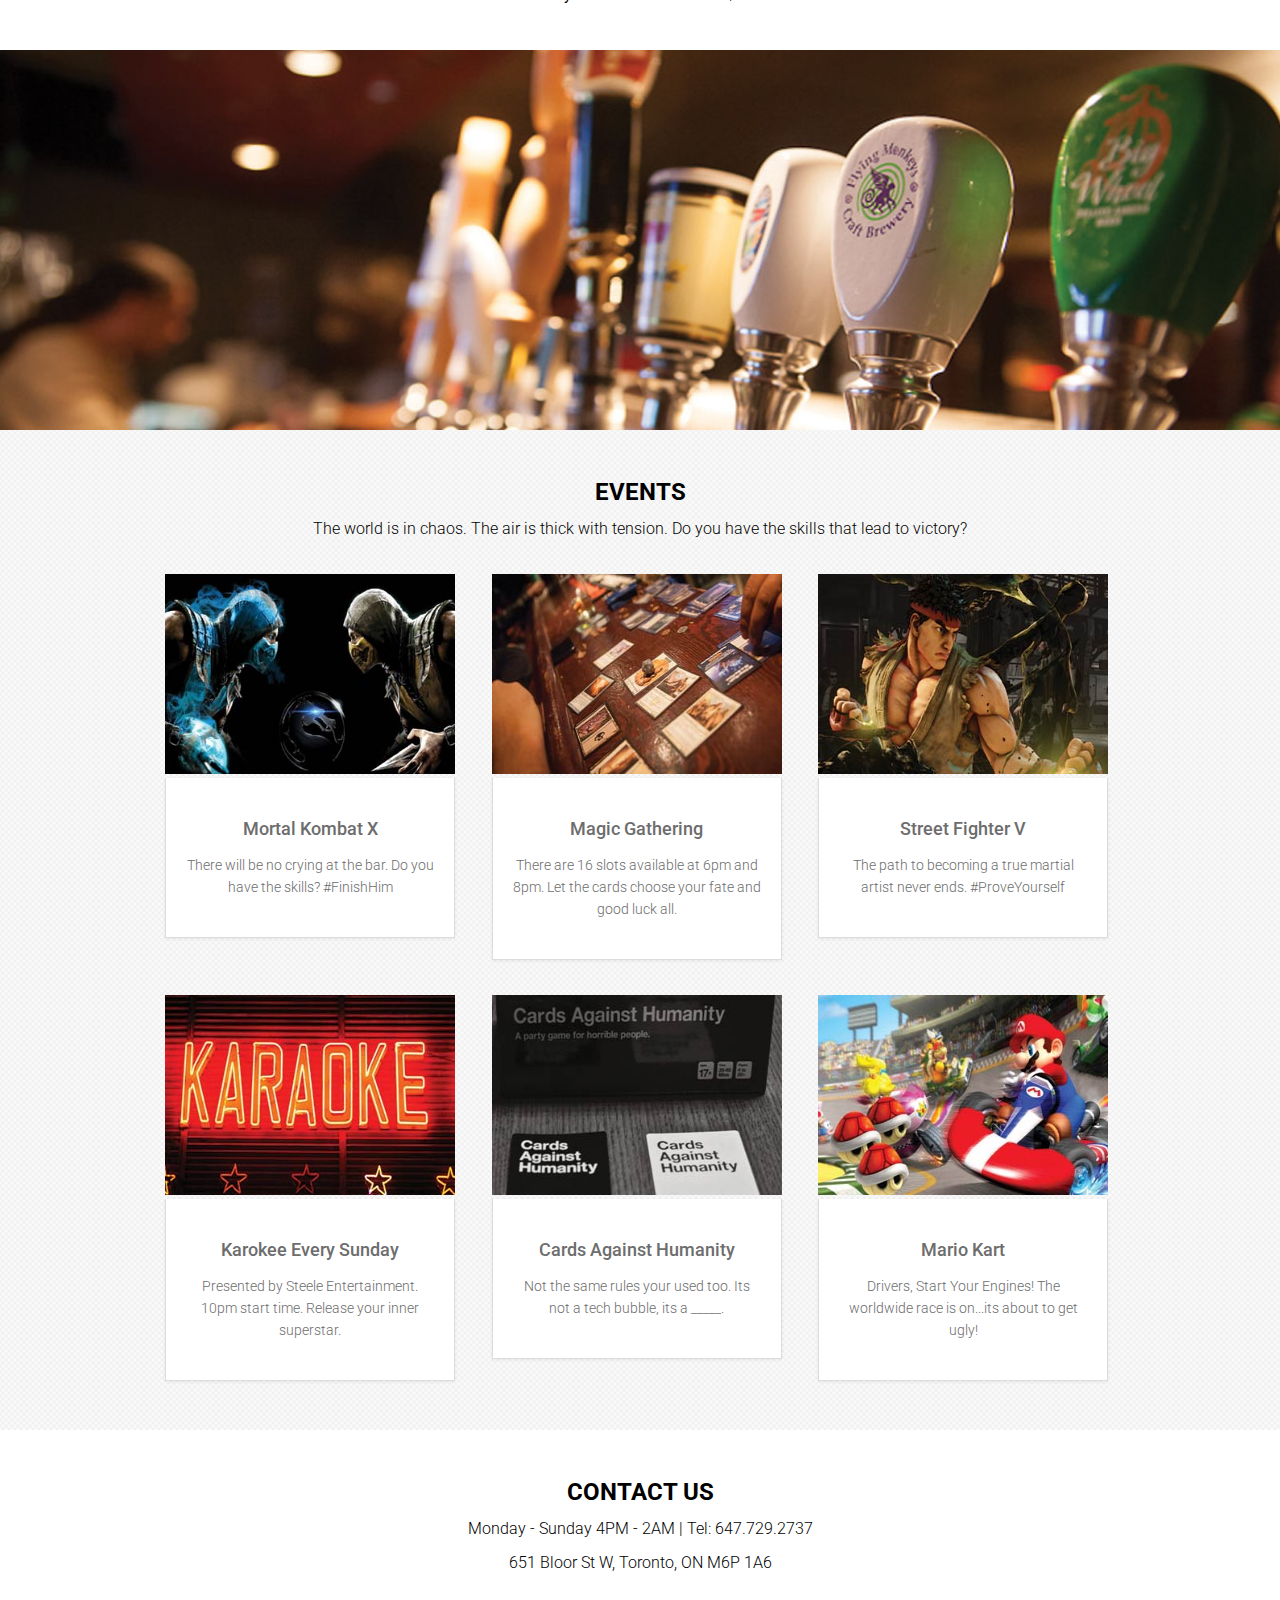
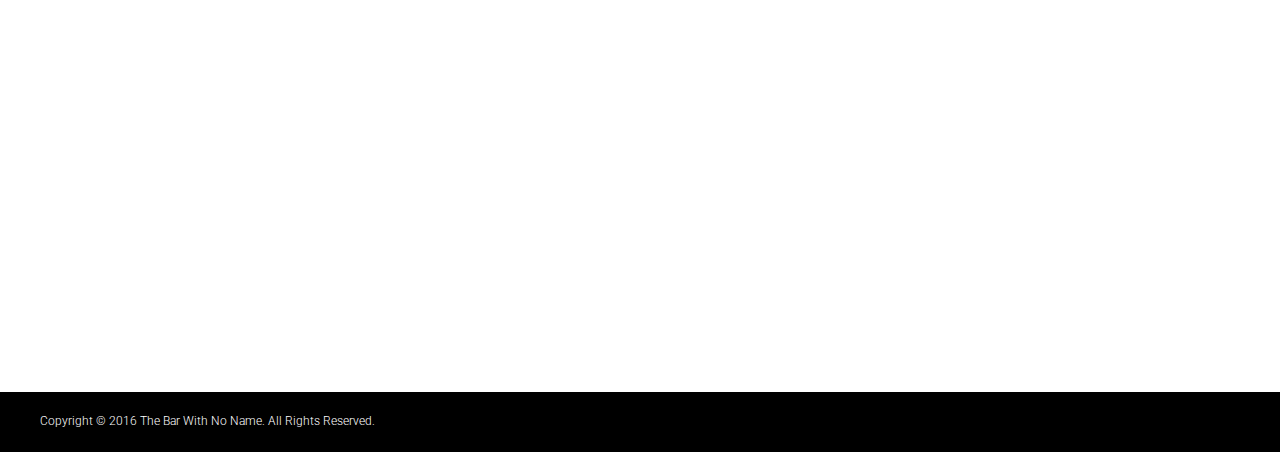
==== commit d271175b: "final update" ====
--- a/index.html
+++ b/index.html
@@ -6,7 +6,7 @@
   <title>The Bar With No Name</title>
   <!-- Stylesheets -->
     <link href='https://necolas.github.io/normalize.css/4.1.1/normalize.css' rel='stylesheet' type='text/css'> <!-- normalize css -->
-  <link type="text/css" href="style.css" rel="stylesheet"></link>
+  <link type="text/css" href="style.css" rel="stylesheet">
   <link href='https://fonts.googleapis.com/css?family=Roboto:400,300,500,700,900' rel='stylesheet' type='text/css'>
   <link href='https://fonts.googleapis.com/css?family=Bangers' rel='stylesheet' type='text/css'>
   <script src="https://ajax.googleapis.com/ajax/libs/jquery/1.12.2/jquery.min.js"></script><!-- Animate scroll -->
@@ -47,8 +47,8 @@
     </div>
     <div class="top-right">
       <ul>
-        <li><a href="#">About</a></li>
-        <li><a href="#">Menu</a></li>
+        <li><a href="about.html">About</a></li>
+        <li><a href="menu.html">Menu</a></li>
       </ul>
     </div>
   </div>
@@ -167,7 +167,9 @@
       <p><b>Thursday -</b> $3.75 Tall Cans</p>
       <p><b>Friday -</b> Pitcher and Nachos $20</p>
     </div>
-</section>
+    </div>
+</section>
+
 <section class="about">
   <div class="container">
   </div>
--- a/style.css
+++ b/style.css
@@ -27,17 +27,16 @@
   float:left;
 }
 .top-right {
-  float:right;
-  margin-right: 40px;
+    float: left;
+    margin-right: 40px;
+    width: 118px;
+    display: block;
 }
 
 /* COLUMNS */
 
 .col-md {
      width: 33.33333333%;
-}
-.col-sm {
-    width: 25%;
 }
 .container {
     width:100%;
@@ -208,12 +207,7 @@
   padding-left: 15px;
   padding-right:15px;
 }
-.item-sm {
-  width: 260px;
-  float:left;
-  padding-left: 15px;
-  padding-right:15px;
-}
+
 .review-list {
   text-align: center;
   margin-bottom:35px;
@@ -367,7 +361,25 @@
     right: 0;
     margin: auto;
 }
+.ourstory {
+    padding:20px;
+}
+ .item-sm {
+    width: 260px;
+    float:none;
+    margin-left: auto;
+    margin-right: auto;
+    }
+    .col-sm {
+    width: 100%;
+    }
 @media screen and (min-width: 480px) {
+    .top-right {
+    float:right;
+    margin-right: 40px;
+    width: 200px;
+    display: inline;
+    }
     section.pattern {
     background-image: url(img/subtlenet2.png);
     background-repeat: repeat;
@@ -480,5 +492,9 @@
     .item-sm {
     width: 200px;
     }
-}
-
+     .col-sm {
+    width: 25%;
+    float:left;
+    }
+}
+
